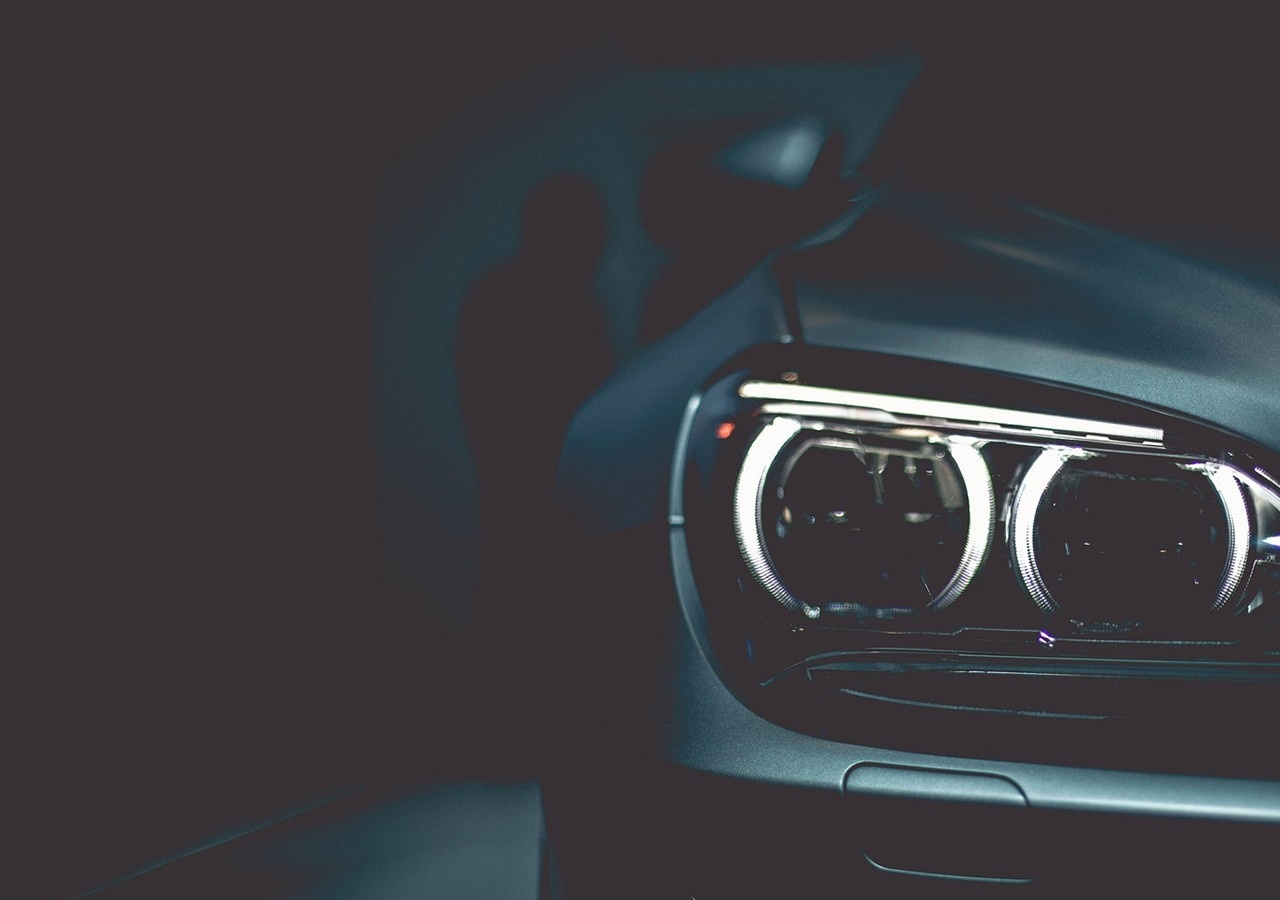
==== welcome.html @ 20fa6e0e "bbt" ====
<!DOCTYPE html>
<html lang=en>
  <head>
    <meta charset="utf-8">
    <title>BIG BOY TOYz</title>
    <link rel="icon" href="../BBT/CSS/fav.png">
    <link rel="stylesheet" href="../BBT/CSS/960_12_col.CSS">
    <link rel="stylesheet" href="../BBT/CSS/reset.CSS">
    <link rel="stylesheet" href="../BBT/CSS/text.CSS">
    <link rel="stylesheet" href="..BBT/CSS/welcome.CSS" type="text/css" >

  </head>
  <body background="images/sh.jpg">
    


  </body>
</html>
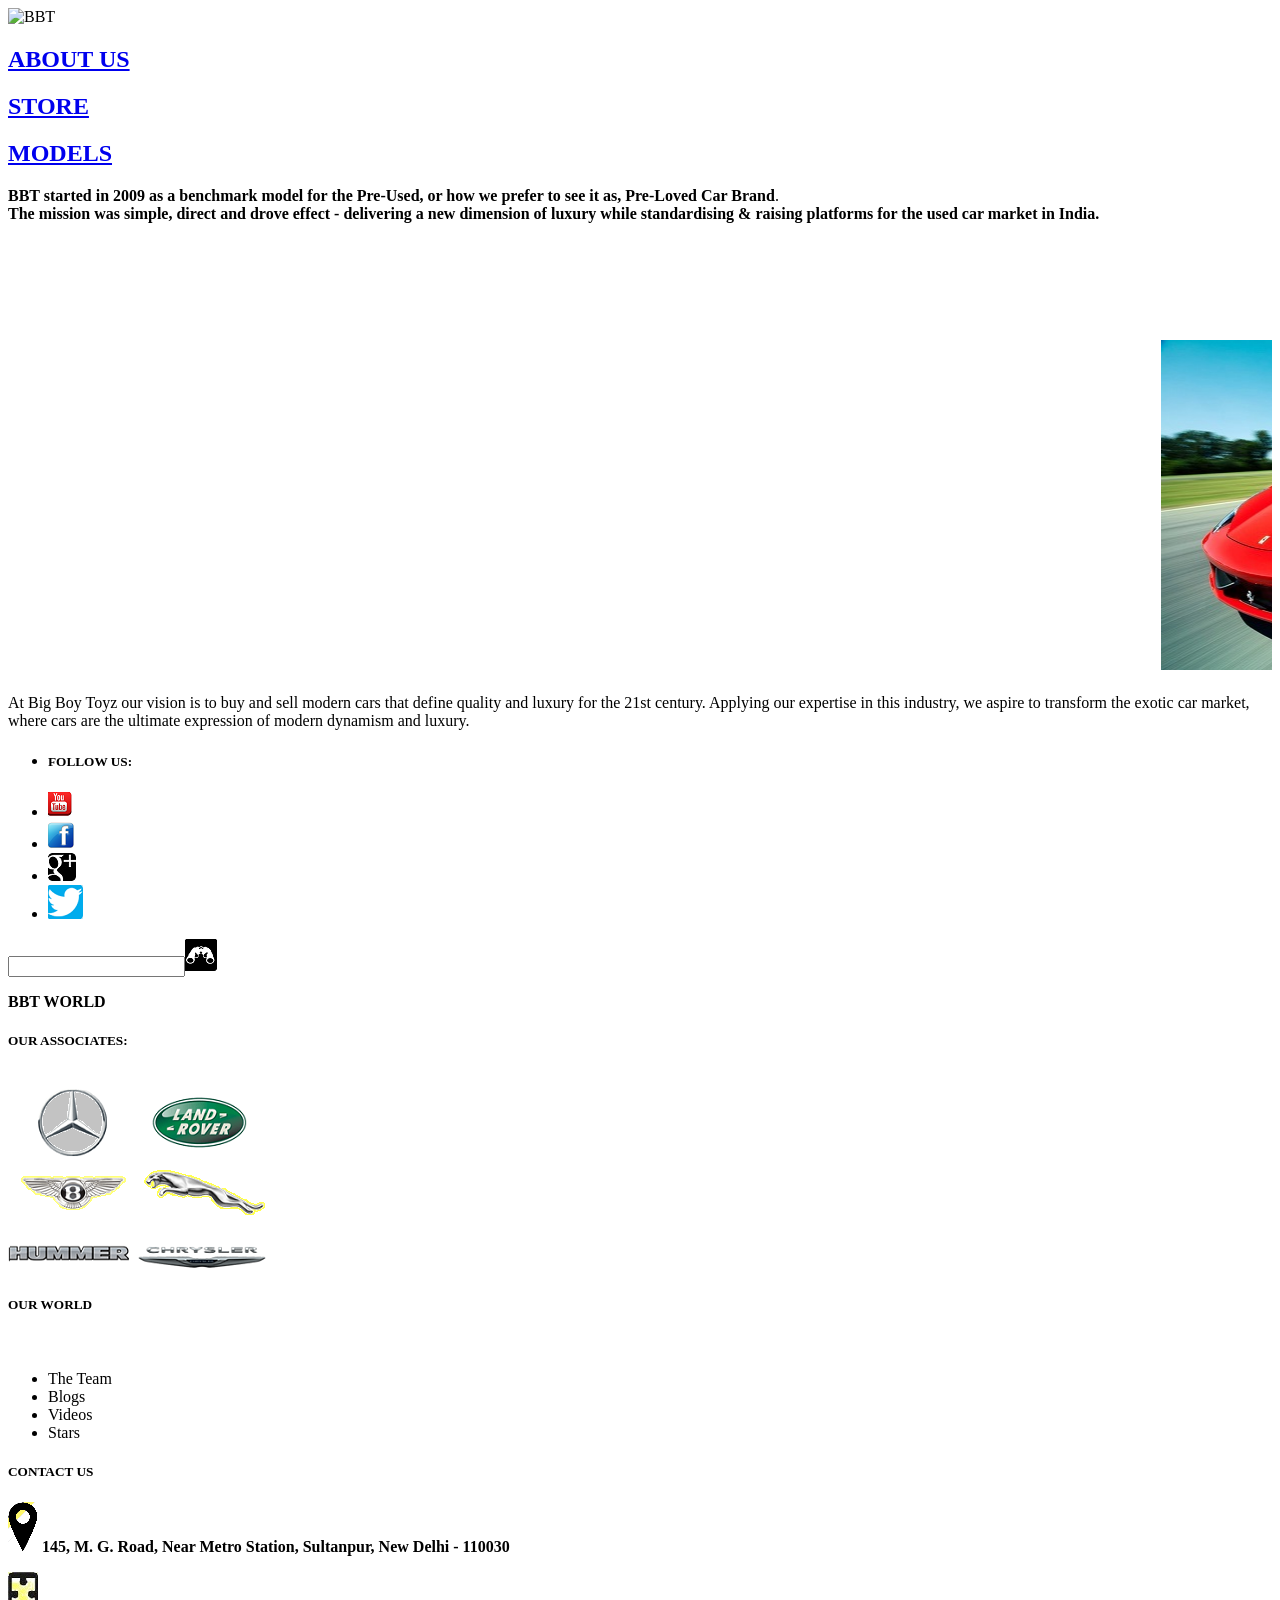
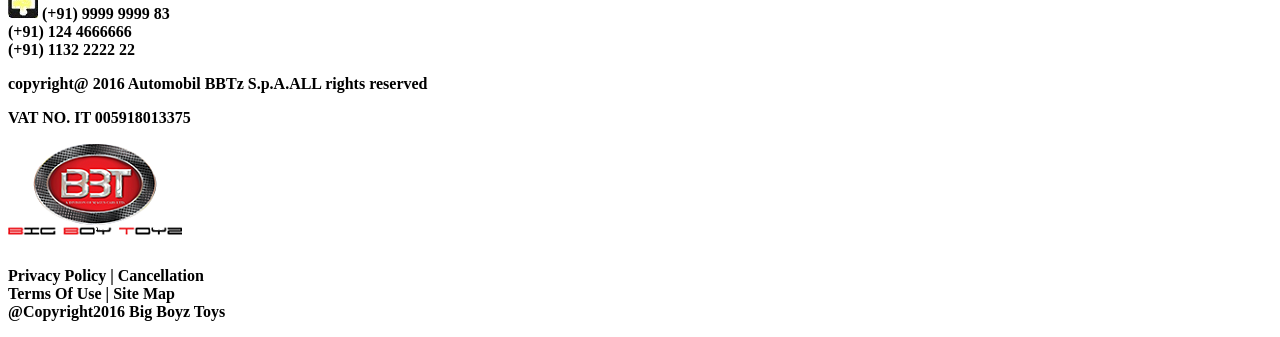
==== commit 71be80c5: "hello" ====
--- a/welcome.html
+++ b/welcome.html
@@ -1,18 +1,169 @@
 <!DOCTYPE html>
 <html lang=en>
-  <head>
+
+<head>
     <meta charset="utf-8">
     <title>BIG BOY TOYz</title>
-    <link rel="icon" href="../BBT/CSS/fav.png">
-    <link rel="stylesheet" href="../BBT/CSS/960_12_col.CSS">
-    <link rel="stylesheet" href="../BBT/CSS/reset.CSS">
-    <link rel="stylesheet" href="../BBT/CSS/text.CSS">
-    <link rel="stylesheet" href="..BBT/CSS/welcome.CSS" type="text/css" >
+    <link rel="icon" href="CSS/fav.png">
+    <link rel="stylesheet" href="../BBT/CSS/960_12_col.css">
+    <link rel="stylesheet" href="../BBT/CSS/reset.css">
+    <link rel="stylesheet" href="../BBT/CSS/text.css">
+    <link rel="stylesheet" href="../BBT/CSS/welcome.css">
+    <link href='https://fonts.googleapis.com/css?family=Poiret+One' rel='stylesheet' type='text/css'>
+</head>
 
-  </head>
-  <body background="images/sh.jpg">
-    
+<body>
+      <div class="container_12 banner">
 
 
-  </body>
+        <!-- Header -->
+        <div class="container_12 stuffs0">
+            <div class="grid_4">
+                <img src="../BBT/images/02.jpg" alt="BBT" />
+            </div>
+            <div class="grid_8">
+                <nav>
+                    <a href="#"><h2><b>ABOUT US</b></h2></a>
+                    <a href="STORE.html"><h2><b>STORE</b></h2></a>
+                    <a href="MODEL.html"><h2><b>MODELS</b></h2></a>
+
+                </nav>
+            </div>
+        </div>
+
+
+        <!-- Centre Container -->
+        <div class="container_12 " >
+
+                <div class="grid_4 stuffs1">
+
+                  <p>
+                      <b>BBT started in 2009 as a benchmark model for the Pre-Used,
+                      or how we prefer to see it as, Pre-Loved Car Brand</b>.<br><b>The mission was simple,
+                      direct and drove effect - delivering a new dimension of luxury while
+                      standardising &
+                      raising platforms for the used car market in India.</b>
+                  </p>
+                </div>
+
+                <div class="stuffs2 grid_8">
+
+           <marquee><img src="./images/marc3.jpg" alt="" /><img src="./images/hero.jpg" alt="" /></marquee>
+                </div>
+
+
+          </div>
+          <div class="container_12 maal">
+            <p>
+              At Big Boy Toyz our vision is to buy and sell modern
+              cars that define quality and luxury for the 21st century.
+              Applying our expertise in this industry, we aspire to transform
+              the exotic car market, where cars are the ultimate expression of modern dynamism
+              and luxury.
+
+            </p>
+
+
+
+
+          </div>
+
+                        <!----footer-->
+          <div class="container_12 footer1">
+            <div class="grid_8  footer1-left">
+            <ul>
+
+              <li class="head"><h5>FOLLOW US:</h5></li>
+              <li><img src="./images/youtube.png" alt="youtube" /></li>
+              <li><img src="./images/fb.png" alt="fb" /></li>
+              <li><img src="./images/gplus.png" alt="gplus" /></li>
+              <li><img src="./images/twitter.png" alt="twitter"/></li>
+            </ul>
+
+
+
+            </div>
+            <div class="grid_4 searchbar">
+              <form>
+                <input type="text" name="name"><img src="./images/search.png" alt="searchbar" /><br><p>
+                  <b>BBT WORLD</b>
+                </p>
+              </form>
+
+            </div>
+          </div>
+
+
+        <div class="container_12 mid">
+          <div class="grid_6 mid1">
+           <h5>OUR ASSOCIATES:</h5><br>
+           <img src="./images/logo01.png" alt="merc" />
+
+
+          </div>
+
+          <div class="grid_3 mid2">
+
+
+              <h5>OUR WORLD</h5><br>
+                <ul>
+                  <li>The Team</li>
+                  <li>Blogs</li>
+                  <li>Videos</li>
+                  <li>Stars</li>
+                </ul>
+
+
+          </div>
+                <div class="grid_3 mid3">
+                  <h5>CONTACT US</h5>
+                  <p>
+                  <img src="./images/final.png" alt="" />  <b>145, M. G. Road, Near Metro Station,
+                    Sultanpur, New Delhi - 110030</b>
+                  </p>
+                  <p>
+                    <img src="./images/phone.jpg" alt="" />
+                          <b>(+91) 9999 9999 83</b> <br>
+                          <b>(+91) 124 4666666</b>  <br>
+                          <b>(+91) 1132 2222 22</b>
+                  </p>
+                </div>
+          </div>
+
+
+          <div class="container_12 last">
+            <div class="grid_8 rightleft">
+
+              <p>
+
+                 <b>copyright@ 2016 Automobil BBTz S.p.A.ALL rights reserved</b></p>
+              <p>
+                <b>VAT NO. IT 005918013375</b>
+              </p>
+
+
+            </div>
+                <div class="grid_4 lastleft">
+                    <img src="./images/bbt-mid.png" alt="final" /><br>
+                 <p>
+                       <b>Privacy Policy | Cancellation<br>
+                          Terms Of Use | Site Map <br>
+
+                         @Copyright2016 Big Boyz Toys
+                       </b>
+
+                 </p>
+            </div>
+          </div>
+          </div>
+
+
+
+
+
+
+
+</div>
+</body>
+
 </html>
